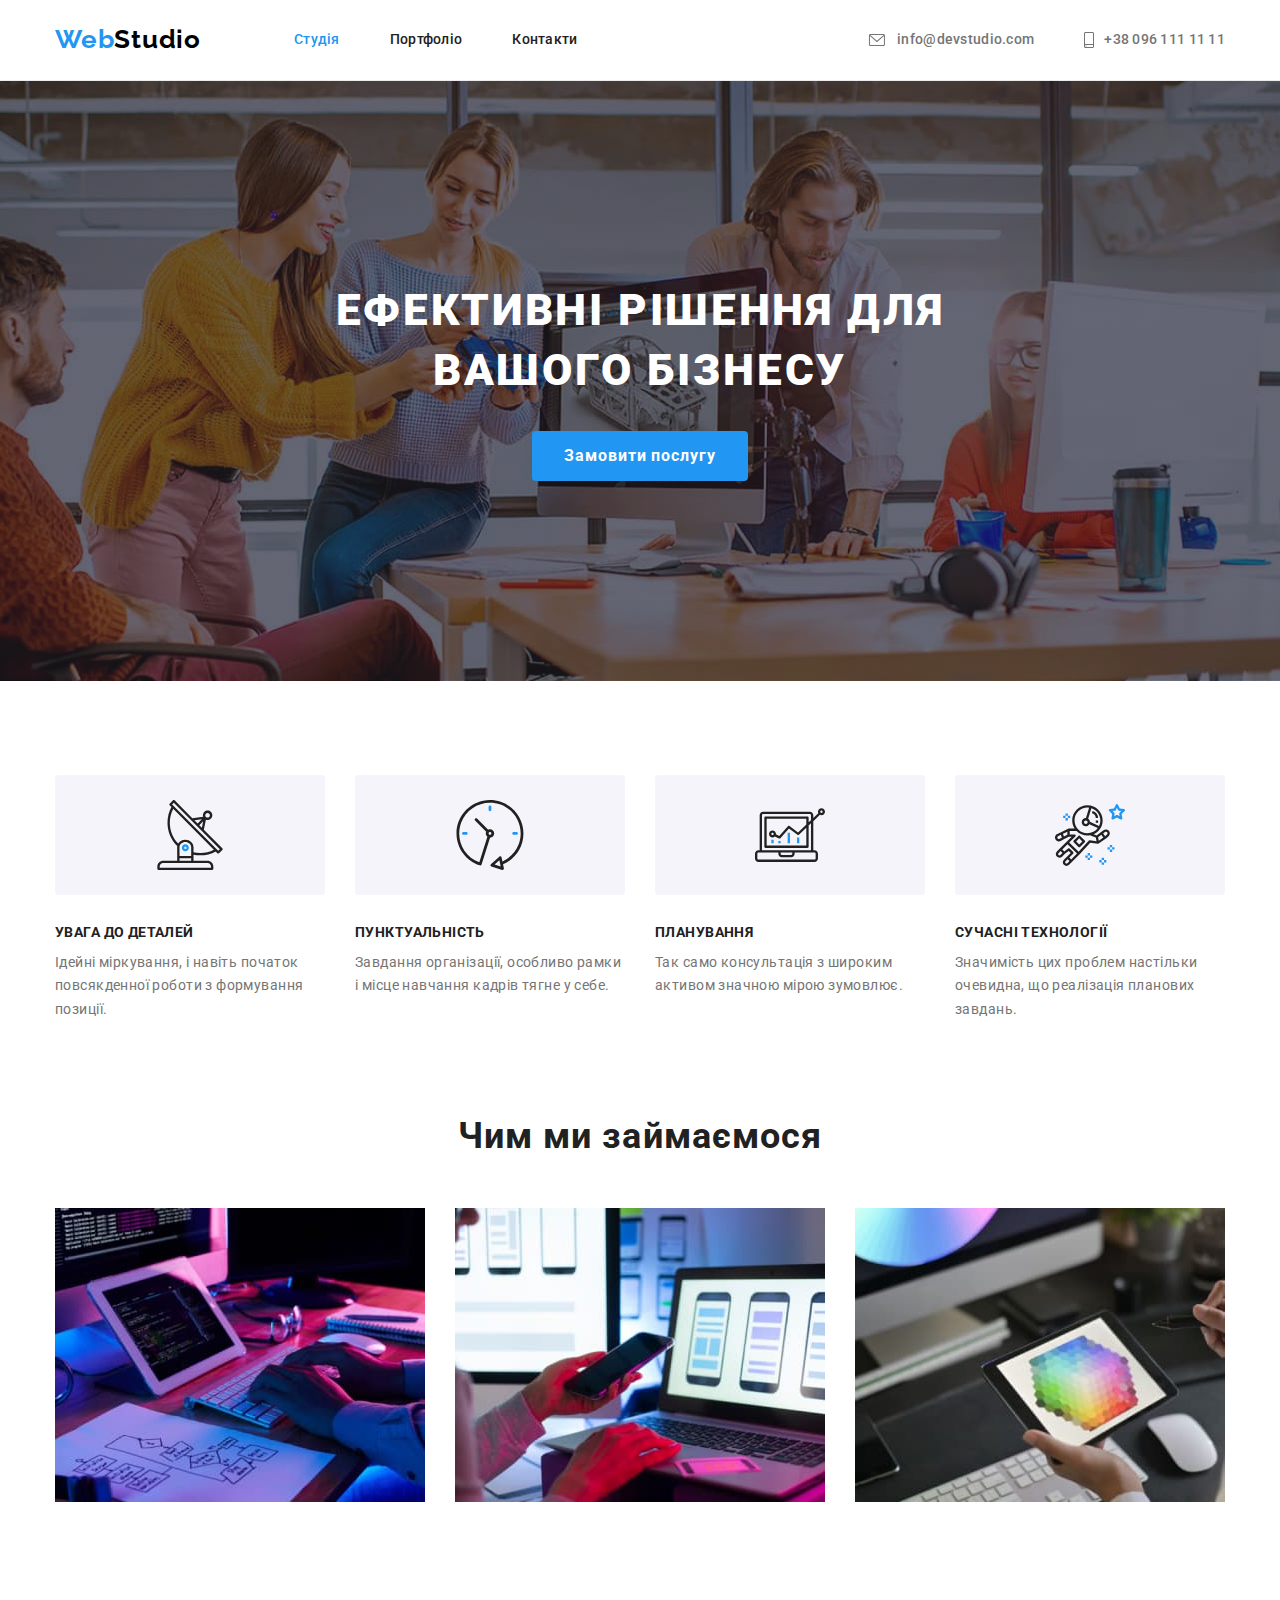
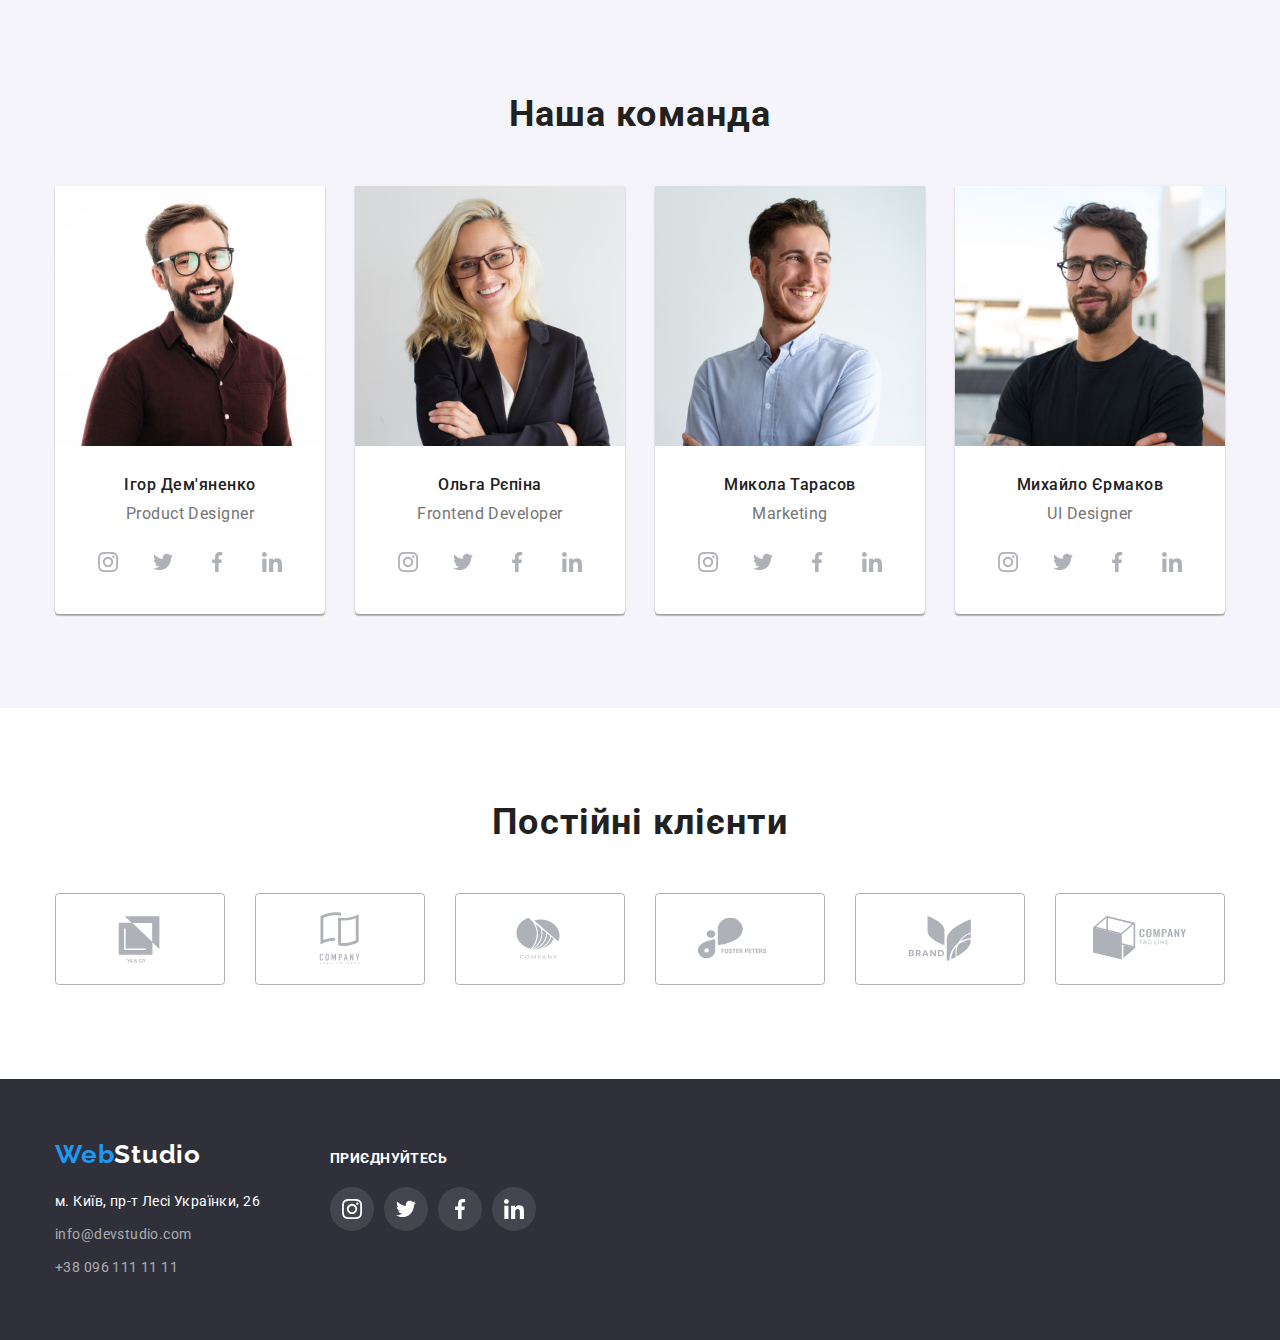
==== index.html @ 337c07e0 "клонує попередній репозиторій" ====
<!DOCTYPE html>
<html lang="uk">
  <head>
    <meta charset="UTF-8" />
    <meta http-equiv="X-UA-Compatible" content="IE=edge" />
    <meta name="viewport" content="width=device-width, initial-scale=1.0" />
    <link rel="preconnect" href="https://fonts.googleapis.com" />
    <link rel="preconnect" href="https://fonts.gstatic.com" crossorigin />
    <link
      href="https://fonts.googleapis.com/css2?family=Raleway:wght@700&family=Roboto:wght@400;500;700;900&display=swap"
      rel="stylesheet"
    />
    <link
      rel="stylesheet"
      href="https://cdnjs.cloudflare.com/ajax/libs/modern-normalize/1.0.0/modern-normalize.min.css"
    />
    <link rel="stylesheet" href="./css/styles.css" />
    <title>WebStudio</title>
  </head>
  <body>
    <!--header-->
    <header class="main-header">
      <div class="container header">
        <nav class="nav">
          <a class="logo link" href="" lang="en"><span class="logo-web">Web</span>Studio</a>
          <ul class="list-nav lists">
            <li class="item-nav">
              <a class="link-nav link current" href="./index.html">Студія</a>
            </li>
            <li class="item-nav">
              <a class="link-nav link" href="./portfolio.html">Портфоліо</a>
            </li>
            <li class="item-nav">
              <a class="link-nav link" href="">Контакти</a>
            </li>
          </ul>
        </nav>
        <ul class="list-contact lists">
          <li class="item-contact">
            <a
              class="mail link"
              href="mailto:info@devstudio.com"
              target="_blank"
              rel="noopener nofollow noreferrer"
            >
              <svg class="mail-icon">
                <use class="mail-icon-use" href="./imeges/icons.svg#icon-envelope"></use></svg
              >info@devstudio.com
            </a>
          </li>
          <li class="item-contact">
            <a class="phone link" href="tel:+380961111111">
              <svg class="phone-icon">
                <use href="./imeges/icons.svg#icon-smartphone"></use></svg
              >+38 096 111 11 11</a
            >
          </li>
        </ul>
      </div>
    </header>
    <!--main-->
    <main>
      <!--герой-->
      <section class="hero">
        <div class="container">
          <h1 class="title-hero">Ефективні рішення для вашого бізнесу</h1>
          <button class="button" type="button">Замовити послугу</button>
        </div>
      </section>
      <!--priority company-->
      <section class="section-priority">
        <div class="container">
          <h2 class="visually-hidden">Пріоритети</h2>
          <ul class="list-priority lists">
            <li class="item-priority">
              <div class="icons-priority">
                <svg class="icon-priority">
                  <use href="./imeges/icons.svg#icon-antenna"></use>
                </svg>
              </div>
              <h3 class="title-priority">УВАГА ДО ДЕТАЛЕЙ</h3>
              <p class="text-priority">
                Ідейні міркування, і навіть початок повсякденної роботи з формування позиції.
              </p>
            </li>
            <li class="item-priority">
              <div class="icons-priority">
                <svg class="icon-priority">
                  <use href="./imeges/icons.svg#icon-clock"></use>
                </svg>
              </div>
              <h3 class="title-priority">ПУНКТУАЛЬНІСТЬ</h3>
              <p class="text-priority">
                Завдання організації, особливо рамки і місце навчання кадрів тягне у себе.
              </p>
            </li>
            <li class="item-priority">
              <div class="icons-priority">
                <svg class="icon-priority">
                  <use href="./imeges/icons.svg#icon-diagram"></use>
                </svg>
              </div>
              <h3 class="title-priority">ПЛАНУВАННЯ</h3>
              <p class="text-priority">
                Так само консультація з широким активом значною мірою зумовлює.
              </p>
            </li>
            <li class="item-priority">
              <div class="icons-priority">
                <svg class="icon-priority">
                  <use href="./imeges/icons.svg#icon-astronaut"></use>
                </svg>
              </div>
              <h3 class="title-priority">СУЧАСНІ ТЕХНОЛОГІЇ</h3>
              <p class="text-priority">
                Значимість цих проблем настільки очевидна, що реалізація планових завдань.
              </p>
            </li>
          </ul>
        </div>
      </section>
      <!--work-->
      <section class="section">
        <div class="container">
          <h2 class="title-work">Чим ми займаємося</h2>
          <ul class="work-list lists">
            <li class="item-work-list">
              <img src="./imeges/work.jpg" alt="написання коду на ноутбуці" width="370" />
            </li>
            <li class="item-work-list">
              <img src="./imeges/work2.jpg" alt="розробка дизайну сторінки телефону" width="370" />
            </li>
            <li class="item-work-list">
              <img src="./imeges/work3.jpg" alt="підбір кольорів на планшеті" width="370" />
            </li>
          </ul>
        </div>
      </section>
      <!--команда-->
      <section class="section team">
        <div class="container">
          <h2 class="title-team">Наша команда</h2>
          <ul class="team-list lists">
            <li class="item-team-list">
              <img src="./imeges/igor.jpg" alt="співробітник студії" width="270" />
              <div class="container-text">
                <h3 class="workers-title">Ігор Дем'яненко</h3>
                <p class="text-job">Product Designer</p>
                <ul class="lists networks">
                  <li class="item-networks">
                    <a class="link-network" href="">
                      <svg class="network-icon">
                        <use href="./imeges/icons.svg#icon-instagram"></use>
                      </svg>
                    </a>
                  </li>
                  <li class="item-networks">
                    <a class="link-network" href="">
                      <svg class="network-icon">
                        <use href="./imeges/icons.svg#icon-twitter"></use>
                      </svg>
                    </a>
                  </li>
                  <li class="item-networks">
                    <a class="link-network" href="">
                      <svg class="network-icon">
                        <use href="./imeges/icons.svg#icon-facebook"></use>
                      </svg>
                    </a>
                  </li>
                  <li class="item-networks">
                    <a class="link-network" href="">
                      <svg class="network-icon">
                        <use href="./imeges/icons.svg#icon-linkedin"></use>
                      </svg>
                    </a>
                  </li>
                </ul>
              </div>
            </li>
            <li class="item-team-list">
              <img src="./imeges/olga.jpg" alt="співробітниця студії" width="270" />
              <div class="container-text">
                <h3 class="workers-title">Ольга Рєпіна</h3>
                <p class="text-job">Frontend Developer</p>
                <ul class="lists networks">
                  <li class="item-networks">
                    <a class="link-network" href="">
                      <svg class="network-icon">
                        <use href="./imeges/icons.svg#icon-instagram"></use>
                      </svg>
                    </a>
                  </li>
                  <li class="item-networks">
                    <a class="link-network" href="">
                      <svg class="network-icon">
                        <use href="./imeges/icons.svg#icon-twitter"></use>
                      </svg>
                    </a>
                  </li>
                  <li class="item-networks">
                    <a class="link-network" href="">
                      <svg class="network-icon">
                        <use href="./imeges/icons.svg#icon-facebook"></use>
                      </svg>
                    </a>
                  </li>
                  <li class="item-networks">
                    <a class="link-network" href="">
                      <svg class="network-icon">
                        <use href="./imeges/icons.svg#icon-linkedin"></use>
                      </svg>
                    </a>
                  </li>
                </ul>
              </div>
            </li>
            <li class="item-team-list">
              <img src="./imeges/tarasov.jpg" alt="співробітник студії" width="270" />
              <div class="container-text">
                <h3 class="workers-title">Микола Тарасов</h3>
                <p class="text-job">Marketing</p>
                <ul class="lists networks">
                  <li class="item-networks">
                    <a class="link-network" href="">
                      <svg class="network-icon">
                        <use href="./imeges/icons.svg#icon-instagram"></use>
                      </svg>
                    </a>
                  </li>
                  <li class="item-networks">
                    <a class="link-network" href="">
                      <svg class="network-icon">
                        <use href="./imeges/icons.svg#icon-twitter"></use>
                      </svg>
                    </a>
                  </li>
                  <li class="item-networks">
                    <a class="link-network" href="">
                      <svg class="network-icon">
                        <use href="./imeges/icons.svg#icon-facebook"></use>
                      </svg>
                    </a>
                  </li>
                  <li class="item-networks">
                    <a class="link-network" href="">
                      <svg class="network-icon">
                        <use href="./imeges/icons.svg#icon-linkedin"></use>
                      </svg>
                    </a>
                  </li>
                </ul>
              </div>
            </li>
            <li class="item-team-list">
              <img src="./imeges/myhail.jpg" alt="співробітник студії" width="270" />
              <div class="container-text">
                <h3 class="workers-title">Михайло Єрмаков</h3>
                <p class="text-job">UI Designer</p>
                <ul class="lists networks">
                  <li class="item-networks">
                    <a class="link-network" href="">
                      <svg class="network-icon">
                        <use href="./imeges/icons.svg#icon-instagram"></use>
                      </svg>
                    </a>
                  </li>
                  <li class="item-networks">
                    <a class="link-network" href="">
                      <svg class="network-icon">
                        <use href="./imeges/icons.svg#icon-twitter"></use>
                      </svg>
                    </a>
                  </li>
                  <li class="item-networks">
                    <a class="link-network" href="">
                      <svg class="network-icon">
                        <use href="./imeges/icons.svg#icon-facebook"></use>
                      </svg>
                    </a>
                  </li>
                  <li class="item-networks">
                    <a class="link-network" href="">
                      <svg class="network-icon">
                        <use href="./imeges/icons.svg#icon-linkedin"></use>
                      </svg>
                    </a>
                  </li>
                </ul>
              </div>
            </li>
          </ul>
        </div>
      </section>
      <!-- Company -->
      <section class="section company">
        <div class="container">
          <h2 class="title-company">Постійні клієнти</h2>
          <ul class="lists company-lists">
            <li class="item-company">
              <a class="link-company" href=""
                ><svg class="icon-company"><use href="./imeges/icons.svg#icon-company-1"></use></svg
              ></a>
            </li>
            <li class="item-company">
              <a class="link-company" href=""
                ><svg class="icon-company"><use href="./imeges/icons.svg#icon-company-2"></use></svg
              ></a>
            </li>
            <li class="item-company">
              <a class="link-company" href=""
                ><svg class="icon-company"><use href="./imeges/icons.svg#icon-company-3"></use></svg
              ></a>
            </li>
            <li class="item-company">
              <a class="link-company" href=""
                ><svg class="icon-company"><use href="./imeges/icons.svg#icon-company-4"></use></svg
              ></a>
            </li>
            <li class="item-company">
              <a class="link-company" href=""
                ><svg class="icon-company"><use href="./imeges/icons.svg#icon-company-5"></use></svg
              ></a>
            </li>
            <li class="item-company">
              <a class="link-company" href=""
                ><svg class="icon-company"><use href="./imeges/icons.svg#icon-company-6"></use></svg
              ></a>
            </li>
          </ul>
        </div>
      </section>
    </main>
    <!--footer-->
    <footer class="footer">
      <div class="container footer-container">
        <div>
          <a class="logo link" href="" lang="en"> <span class="logo-web">Web</span>Studio </a>
          <address class="address">
            <a
              class="link location"
              href="https://goo.gl/maps/bbRMfLM2c8ig8F1x9"
              target="_blank"
              rel="noopener nofollow noreferrer"
              >м. Київ, пр-т Лесі Українки, 26
            </a>
            <ul class="list-footer lists">
              <li class="item-mail-footer">
                <a
                  class="link mail-footer"
                  href="mailto:info@devstudio.com"
                  target="_blank"
                  rel="noopener nofollow noreferrer"
                  >info@devstudio.com
                </a>
              </li>
              <li>
                <a class="link phone-footer" href="tel:+380961111111">+38 096 111 11 11 </a>
              </li>
            </ul>
          </address>
        </div>
        <div class="footer-network">
          <p class="text-join">приєднуйтесь</p>
          <ul class="lists list-footer-network">
            <li class="items-icon-footer">
              <a class="link-icon-footer link-network" href="">
                <svg class="network-icon-footer">
                  <use href="./imeges/icons.svg#icon-instagram"></use>
                </svg>
              </a>
            </li>
            <li class="items-icon-footer">
              <a class="link-icon-footer link-network" href="">
                <svg class="network-icon-footer">
                  <use href="./imeges/icons.svg#icon-twitter"></use>
                </svg>
              </a>
            </li>
            <li class="items-icon-footer">
              <a class="link-icon-footer link-network" href="">
                <svg class="network-icon-footer">
                  <use href="./imeges/icons.svg#icon-facebook"></use>
                </svg>
              </a>
            </li>
            <li class="items-icon-footer">
              <a class="link-icon-footer link-network" href="">
                <svg class="network-icon-footer">
                  <use href="./imeges/icons.svg#icon-linkedin"></use>
                </svg>
              </a>
            </li>
          </ul>
        </div>
      </div>
    </footer>
  </body>
</html>
---- css/styles.css ----
:root {
  --primary-text-color: #212121;
  --secondary-text-color: #757575;
  --accent-color: #2196f3;
  --background-color-section: #f5f4fa;
  --color-text-hero: #ffffff;
}

body {
  font-family: 'Roboto', sans-serif;
  color: var(--title-text-color);
}

h1,
h2,
h3,
ul,
p {
  margin: 0;
  padding: 0;
}

img {
  display: block;
}

.lists {
  list-style: none;
}

.link:hover,
.link:focus {
  color: var(--accent-color);
}

.link {
  text-decoration: none;
}

.container {
  width: 1200px;
  margin-left: auto;
  margin-right: auto;
  padding-left: 15px;
  padding-right: 15px;
}

.section {
  padding-top: 94px;
  padding-bottom: 94px;
}

/* Header */
.main-header {
  background-color: var(--color-text-hero);
  border-bottom: 1px solid #ececec;
}

.nav,
.container.header {
  display: flex;
  align-items: center;
}

/* logo */
.logo {
  font-family: 'Raleway', sans-serif;
  font-weight: 700;
  font-size: 26px;
  line-height: 1.2;
  letter-spacing: 0.03em;
  color: #000000;
}

.logo.link .logo-web {
  color: var(--accent-color);
}

.list-nav {
  margin-left: 93px;
}

.link-nav {
  color: var(--primary-text-color);
  font-weight: 500;
  font-size: 14px;
  line-height: 1.14;
  letter-spacing: 0.02em;
  padding-top: 32px;
  padding-bottom: 32px;
  display: block;
}

.list-nav .link-nav.current {
  color: var(--accent-color);
}

.item-nav {
  margin-right: 50px;
}

.list-nav .item-nav:last-child {
  margin-right: 0;
}

.list-contact {
  margin-left: auto;
}

.list-nav,
.list-contact {
  display: flex;
}

.item-contact {
  margin-left: 50px;
}

.mail,
.phone {
  color: var(--secondary-text-color);
  font-weight: 500;
  font-size: 14px;
  line-height: 1.14;
  letter-spacing: 0.02em;
  padding-top: 32px;
  padding-bottom: 32px;
  display: flex;
  align-items: center;
}

.mail-icon {
  width: 20px;
  height: 12px;
  margin-right: 10px;
  fill: currentColor;
}

.phone-icon {
  width: 10px;
  height: 16px;
  margin-right: 10px;
  fill: currentColor;
}

/* Hero section*/
.hero {
  max-width: 1600px;
  background-color: #2f303a;
  background-image: linear-gradient(rgba(47, 48, 58, 0.4), rgba(47, 48, 58, 0.4)),
    url(../imeges/back.jpg);
  background-size: cover;
  background-repeat: no-repeat;
  background-position: center;
  margin-left: auto;
  margin-right: auto;
  padding-top: 200px;
  padding-bottom: 200px;
}

.title-hero {
  color: var(--color-text-hero);
  max-width: 696px;
  font-weight: 900;
  font-size: 44px;
  line-height: 1.36;
  text-align: center;
  letter-spacing: 0.06em;
  text-transform: uppercase;
  margin-left: auto;
  margin-right: auto;
}

.button {
  font-family: inherit;
  color: var(--color-text-hero);
  background-color: var(--accent-color);
  font-weight: 700;
  font-size: 16px;
  line-height: 1.87;
  letter-spacing: 0.06em;
  cursor: pointer;
  padding: 10px 32px;
  min-width: 214px;
  margin-left: auto;
  margin-right: auto;
  display: flex;
  margin-top: 30px;
  border-radius: 4px;
  border: 0px;
}

.button:hover,
.button:focus {
  background-color: #188ce8;
  box-shadow: 0px 4px 4px rgba(0, 0, 0, 0.15);
}

/* priority section */

.section-priority {
  padding-top: 94px;
}

.visually-hidden {
  position: absolute;
  width: 1px;
  height: 1px;
  margin: -1px;
  border: 0;
  padding: 0;
  white-space: nowrap;
  clip-path: inset(100%);
  clip: rect(0 0 0 0);
  overflow: hidden;
}

.list-priority {
  display: inline-flex;
}

.icons-priority {
  width: 270px;
  height: 120px;
  margin-bottom: 30px;
  display: flex;
  align-items: center;
  justify-content: center;
  background-color: var(--background-color-section);
  border-radius: 4px;
}

.icon-priority {
  width: 70px;
  height: 70px;
}

.item-priority {
  min-width: 270px;
  margin-right: 30px;
}

.list-priority .item-priority:last-child {
  margin-right: 0;
}

.title-priority {
  font-weight: 700;
  font-size: 14px;
  line-height: 1.14;
  letter-spacing: 0.03em;
  text-transform: uppercase;
  color: var(--primary-text-color);
  margin-bottom: 10px;
}

.text-priority {
  font-size: 14px;
  line-height: 1.7;
  letter-spacing: 0.03em;
  color: var(--secondary-text-color);
}

/* section work */

.work-list {
  display: inline-flex;
}

.title-work {
  margin-bottom: 50px;
}

.item-work-list {
  margin-right: 30px;
}

.work-list .item-work-list:last-child {
  margin-right: 0;
}

.title-work,
.title-team,
.title-company {
  color: var(--primary-text-color);
  font-weight: 700;
  font-size: 36px;
  line-height: 1.16;
  text-align: center;
  letter-spacing: 0.03em;
}

/* section team */

.team {
  background-color: var(--background-color-section);
}

.title-team {
  margin-bottom: 50px;
}

.team-list {
  display: flex;
}

.item-team-list {
  margin-right: 30px;
  background-color: var(--color-text-hero);
  box-shadow: 0px 1px 3px rgba(0, 0, 0, 0.12), 0px 1px 1px rgba(0, 0, 0, 0.14),
    0px 2px 1px rgba(0, 0, 0, 0.2);
  border-radius: 0px 0px 4px 4px;
}

.team-list .item-team-list:last-child {
  margin-right: 0;
}

.container-text {
  padding: 30px 20px;
}

.workers-title {
  color: var(--primary-text-color);
  font-weight: 500;
  font-size: 16px;
  line-height: 1.18;
  letter-spacing: 0.03em;
  text-align: center;
}

.text-job {
  color: var(--secondary-text-color);
  line-height: 1.18;
  letter-spacing: 0.03em;
  text-align: center;
  margin-top: 10px;
}

.networks {
  display: flex;
  justify-content: space-evenly;
  margin-top: 16px;
}

.item-networks {
  width: 44px;
  height: 44px;
}

.link-network {
  display: flex;
  align-items: center;
  justify-content: space-evenly;
}

.link-network:hover,
.link-network:focus {
  color: var(--color-text-hero);
  background-color: var(--accent-color);
  border-radius: 25px;
}

.link-network {
  color: #afb1b8;
  width: 44px;
  height: 44px;
}

.network-icon,
.network-icon-footer {
  height: 20px;
  width: 20px;
}

.network-icon {
  fill: currentColor;
}

/* Company */

.title-company {
  margin-bottom: 50px;
}

.company-lists {
  display: flex;
}

.item-company {
  margin-right: 30px;
}

.item-company:last-child {
  margin-right: 0;
}

.link-company {
  color: #afb1b8;
  width: 170px;
  height: 92px;
  display: flex;
  align-items: center;
  justify-content: center;
  border: 1px solid #afb1b8;
  border-radius: 4px;
}

.link-company:hover,
.link-company:focus {
  color: var(--accent-color);
  border: 1px solid var(--accent-color);
}

.icon-company {
  width: 106px;
  height: 60px;
  fill: currentColor;
}

/* footer */
.footer {
  background-color: #2f303a;
  padding-top: 60px;
  padding-bottom: 60px;
}

.footer-container {
  display: flex;
  align-items: baseline;
}

.footer .logo.link {
  color: var(--color-text-hero);
}

.footer .logo:hover,
.footer .logo:focus {
  color: var(--accent-color);
}

.address {
  font-style: normal;
  margin-top: 20px;
}

.location {
  font-size: 14px;
  line-height: 1.71;
  letter-spacing: 0.03em;
  color: var(--color-text-hero);
  margin-bottom: 9px;
  display: block;
}

.mail-footer {
  display: block;
}

.item-mail-footer {
  margin-bottom: 9px;
}

.mail-footer,
.phone-footer {
  font-size: 14px;
  line-height: 1.71;
  letter-spacing: 0.03em;
  color: rgba(255, 255, 255, 0.6);
}

.footer-network {
  margin-left: 70px;
  display: block;
}

.text-join {
  font-weight: 700;
  font-size: 14px;
  line-height: 1.14;
  letter-spacing: 0.03em;
  text-transform: uppercase;
  color: var(--color-text-hero);
}

.list-footer-network {
  display: inline-flex;
  justify-content: space-evenly;
  margin-top: 20px;
}

.items-icon-footer {
  background: rgba(255, 255, 255, 0.1);
  border-radius: 25px;
  margin-right: 10px;
}

.items-icon-footer:last-child {
  margin-right: 0;
}

.link-icon-footer {
  display: flex;
}

.network-icon-footer {
  fill: var(--color-text-hero);
}

/* Page portfolio */

.portfolio {
  display: none;
}

.list-btn {
  display: flex;
  justify-content: center;
  margin-bottom: 50px;
}

.item-btn {
  margin-right: 8px;
}

.item-btn:last-child {
  margin-right: 0;
}

.btn {
  font-family: inherit;
  background-color: var(--background-color-section);
  font-size: 16px;
  line-height: 1.62;
  letter-spacing: 0.03em;
  color: var(--primary-text-color);
  cursor: pointer;
  border: 0;
  border-radius: 4px;
  padding: 6px 22px;
  min-width: 73px;
}

.btn:hover,
.btn:focus {
  color: var(--color-text-hero);
  background: #2196f3;
  box-shadow: 0px 3px 1px rgba(0, 0, 0, 0.1), 0px 1px 2px rgba(0, 0, 0, 0.08),
    0px 2px 2px rgba(0, 0, 0, 0.12);
}

.list-image {
  display: flex;
  flex-wrap: wrap;
  gap: 30px;
}

.title-text {
  padding: 20px 24px;
  border-bottom: 1px solid #eeeeee;
  border-left: 1px solid #eeeeee;
  border-right: 1px solid #eeeeee;
}

.title-portfolio {
  font-size: 18px;
  line-height: 2;
  letter-spacing: 0.03em;
  color: var(--primary-text-color);
}

.text-portfolio {
  line-height: 1.87;
  letter-spacing: 0.03em;
  color: var(--secondary-text-color);
  margin-top: 4px;
}

.link-portfolio {
  display: inline-block;
}

.link-portfolio:hover,
.link-portfolio:focus {
  box-shadow: 0px 1px 1px rgba(0, 0, 0, 0.12), 0px 4px 4px rgba(0, 0, 0, 0.06),
    1px 4px 6px rgba(0, 0, 0, 0.16);
}
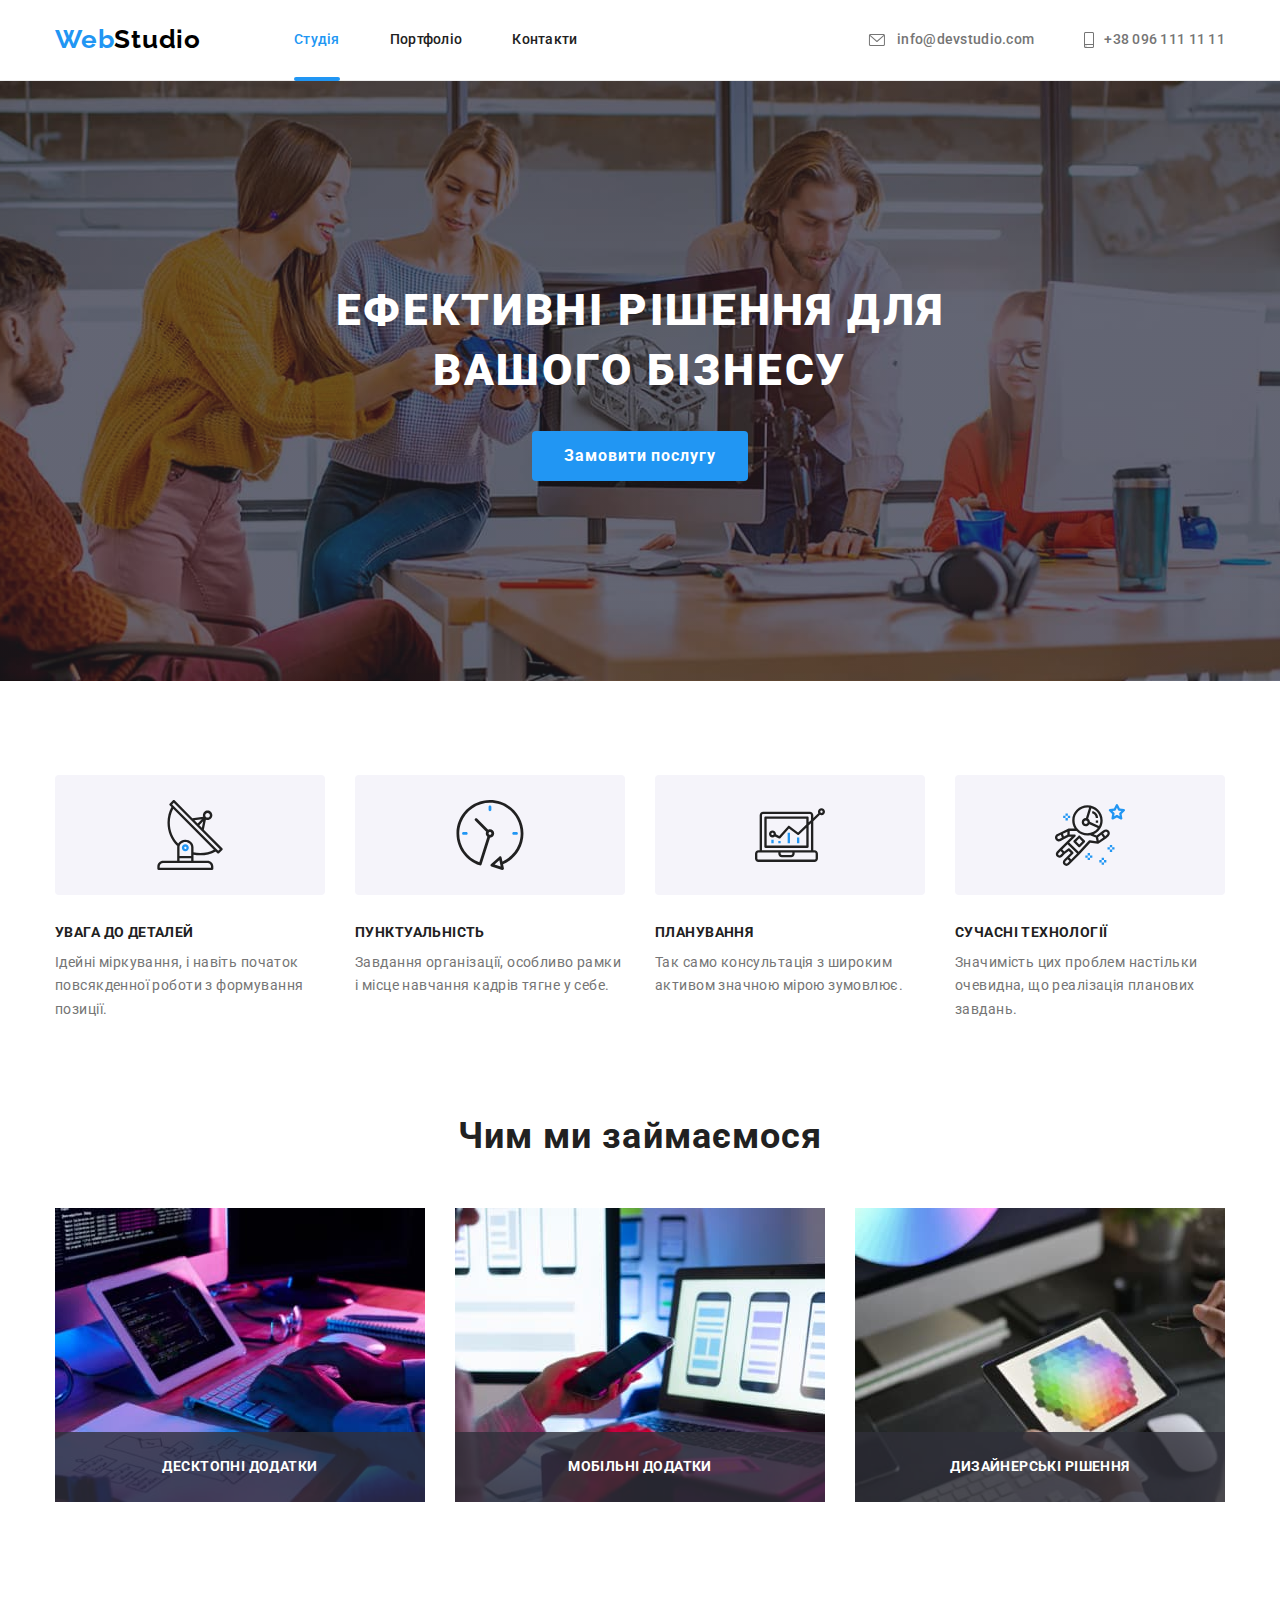
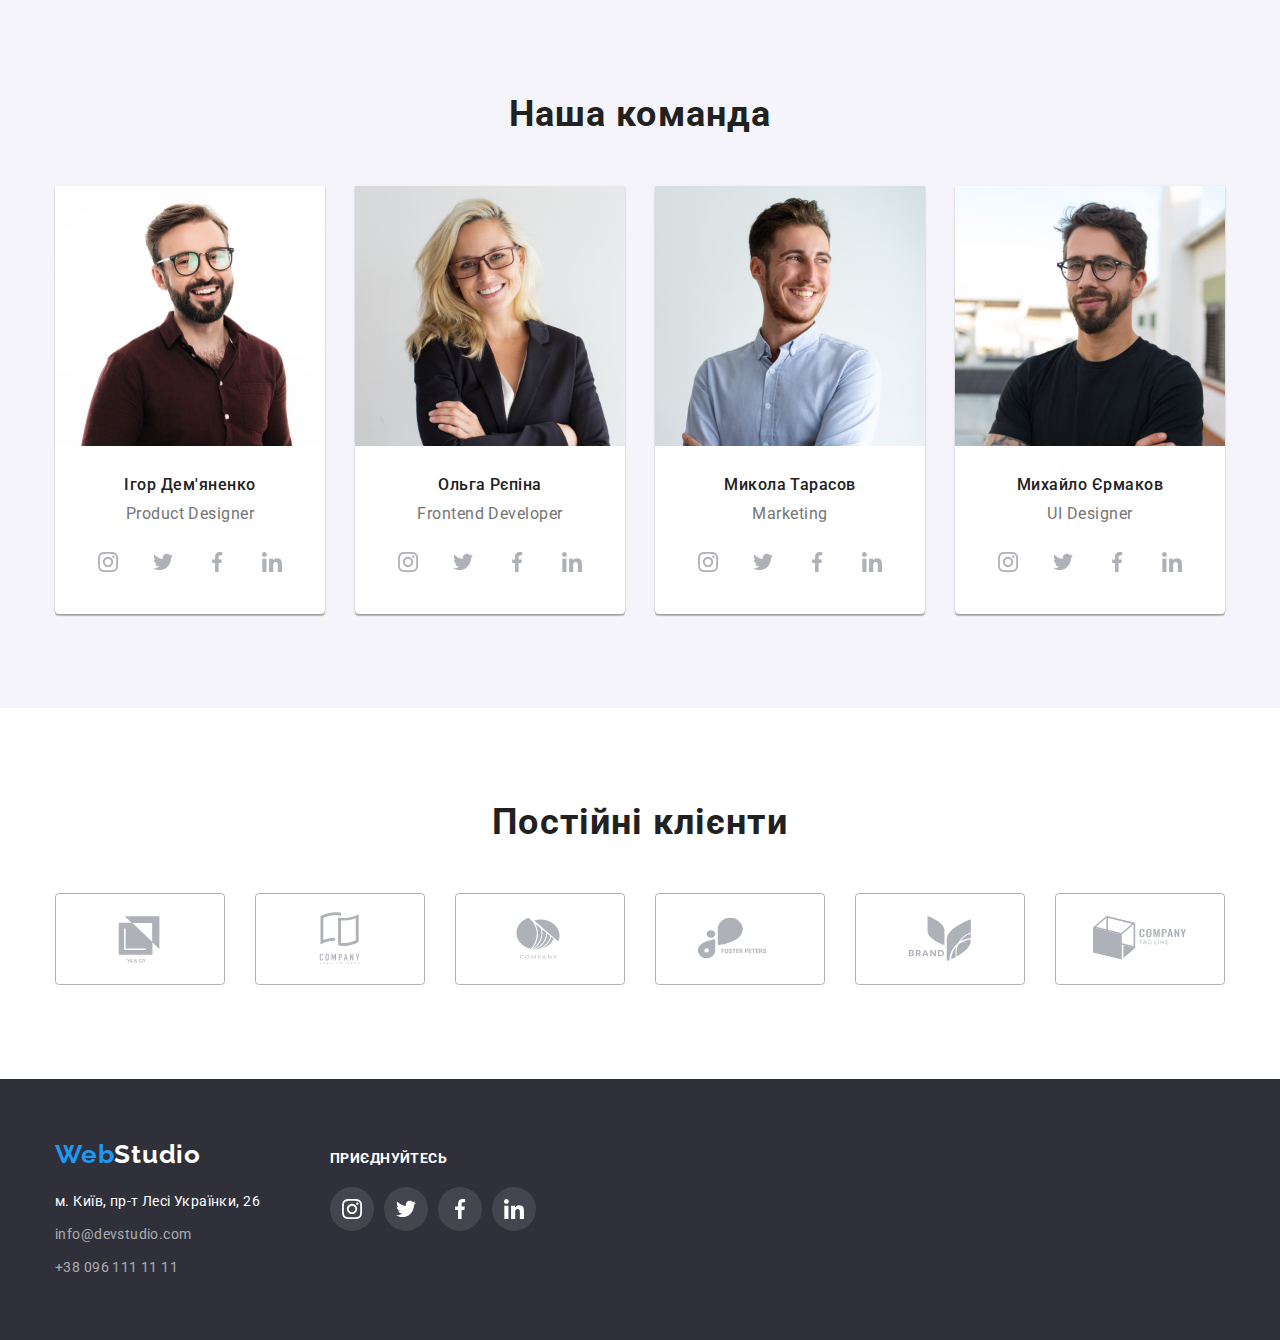
==== commit 988253a2: "додає стилі" ====
--- a/index.html
+++ b/index.html
@@ -125,13 +125,26 @@
           <h2 class="title-work">Чим ми займаємося</h2>
           <ul class="work-list lists">
             <li class="item-work-list">
-              <img src="./imeges/work.jpg" alt="написання коду на ноутбуці" width="370" />
+              <div class="conteiner-img-text">
+                <img src="./imeges/work.jpg" alt="написання коду на ноутбуці" width="370" />
+                <p class="text-works">десктопні додатки</p>
+              </div>
             </li>
             <li class="item-work-list">
-              <img src="./imeges/work2.jpg" alt="розробка дизайну сторінки телефону" width="370" />
+              <div class="conteiner-img-text">
+                <img
+                  src="./imeges/work2.jpg"
+                  alt="розробка дизайну сторінки телефону"
+                  width="370"
+                />
+                <p class="text-works">мобільні додатки</p>
+              </div>
             </li>
             <li class="item-work-list">
-              <img src="./imeges/work3.jpg" alt="підбір кольорів на планшеті" width="370" />
+              <div class="conteiner-img-text">
+                <img src="./imeges/work3.jpg" alt="підбір кольорів на планшеті" width="370" />
+                <p class="text-works">дизайнерські рішення</p>
+              </div>
             </li>
           </ul>
         </div>
--- a/css/styles.css
+++ b/css/styles.css
@@ -92,7 +92,20 @@
 }
 
 .list-nav .link-nav.current {
+  position: relative;
+  display: block;
   color: var(--accent-color);
+}
+
+.current::after {
+  display: block;
+  position: absolute;
+  bottom: -1px;
+  content: '';
+  width: 100%;
+  height: 4px;
+  background: #2196f3;
+  border-radius: 2px;
 }
 
 .item-nav {
@@ -114,6 +127,10 @@
 
 .item-contact {
   margin-left: 50px;
+}
+
+.item-contact:first-child {
+  margin-left: 0;
 }
 
 .mail,
@@ -290,6 +307,28 @@
   letter-spacing: 0.03em;
 }
 
+.conteiner-img-text {
+  position: relative;
+}
+
+.text-works {
+  font-weight: 700;
+  font-size: 14px;
+  line-height: 1.14;
+  text-align: center;
+  letter-spacing: 0.03em;
+  text-transform: uppercase;
+  color: var(--color-text-hero);
+  display: flex;
+  align-items: center;
+  justify-content: center;
+  width: 370px;
+  height: 70px;
+  background: rgba(47, 48, 58, 0.8);
+  position: absolute;
+  bottom: 0;
+}
+
 /* section team */
 
 .team {
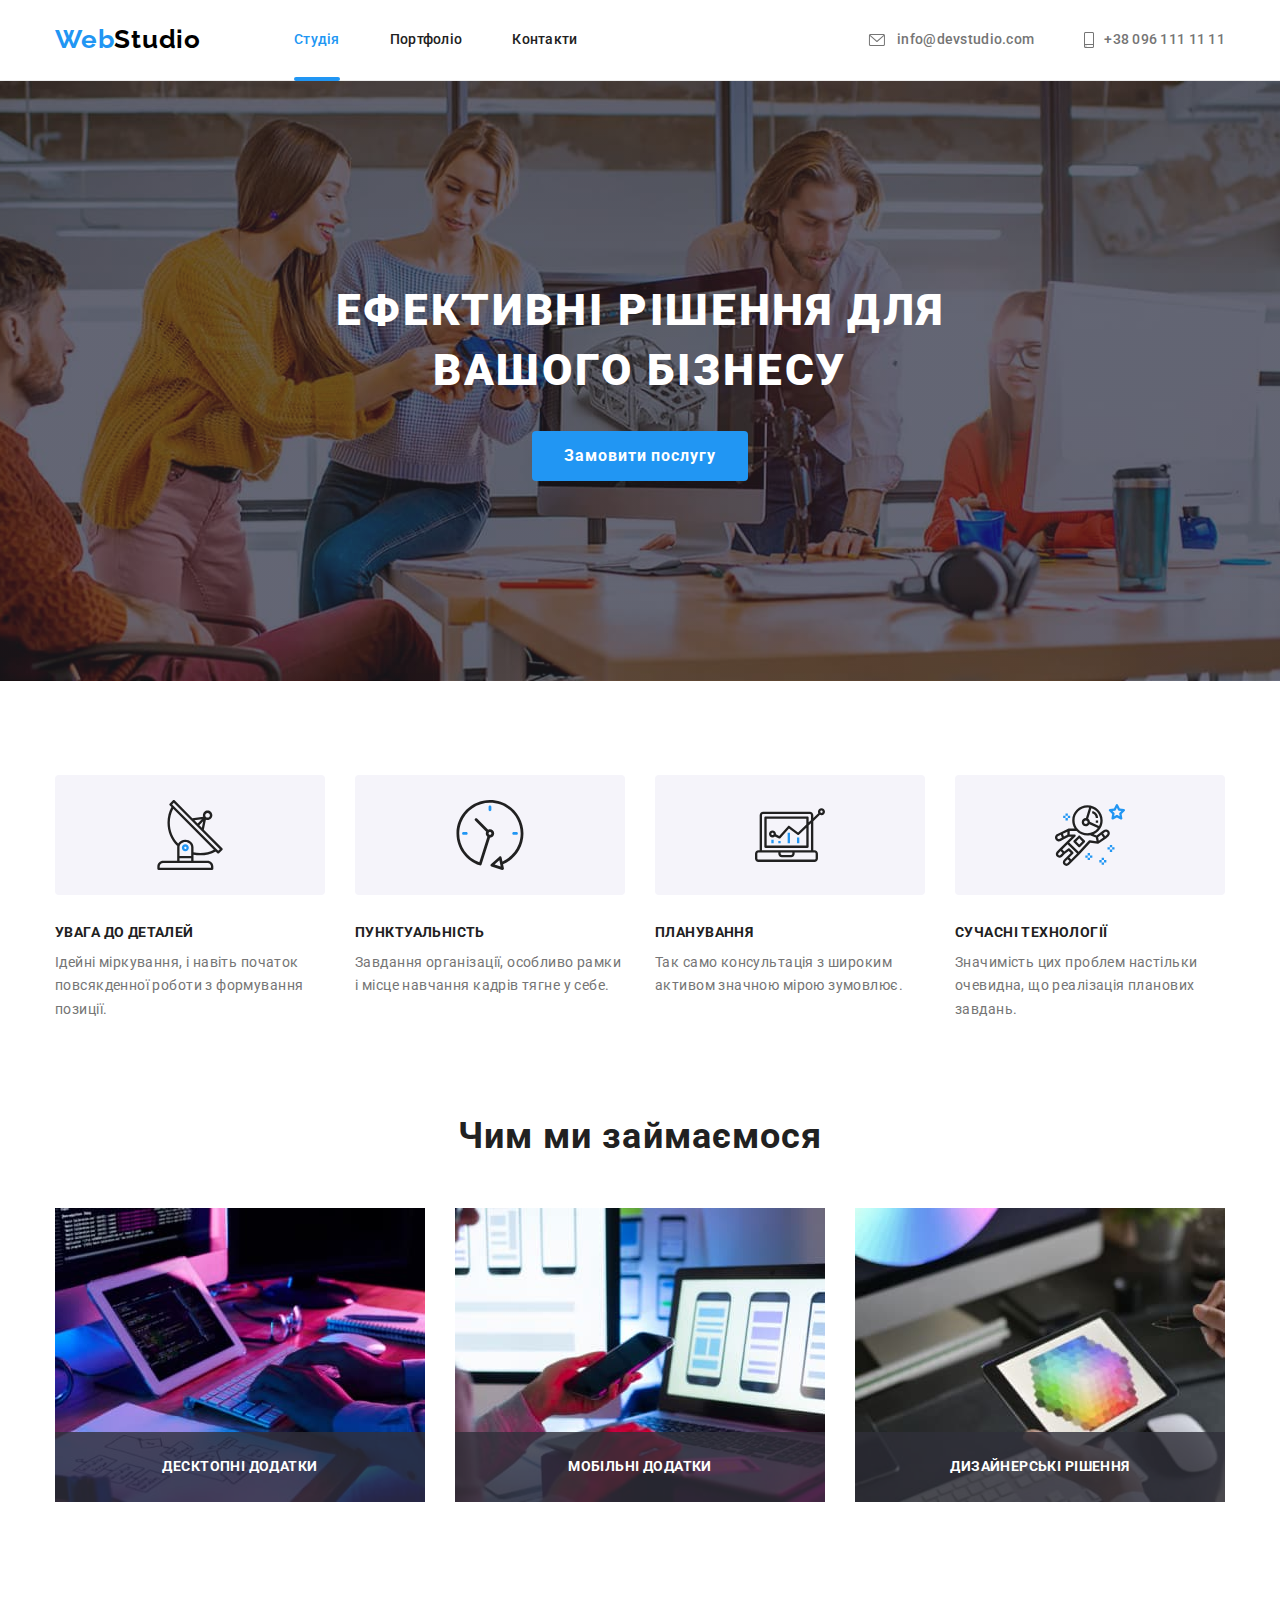
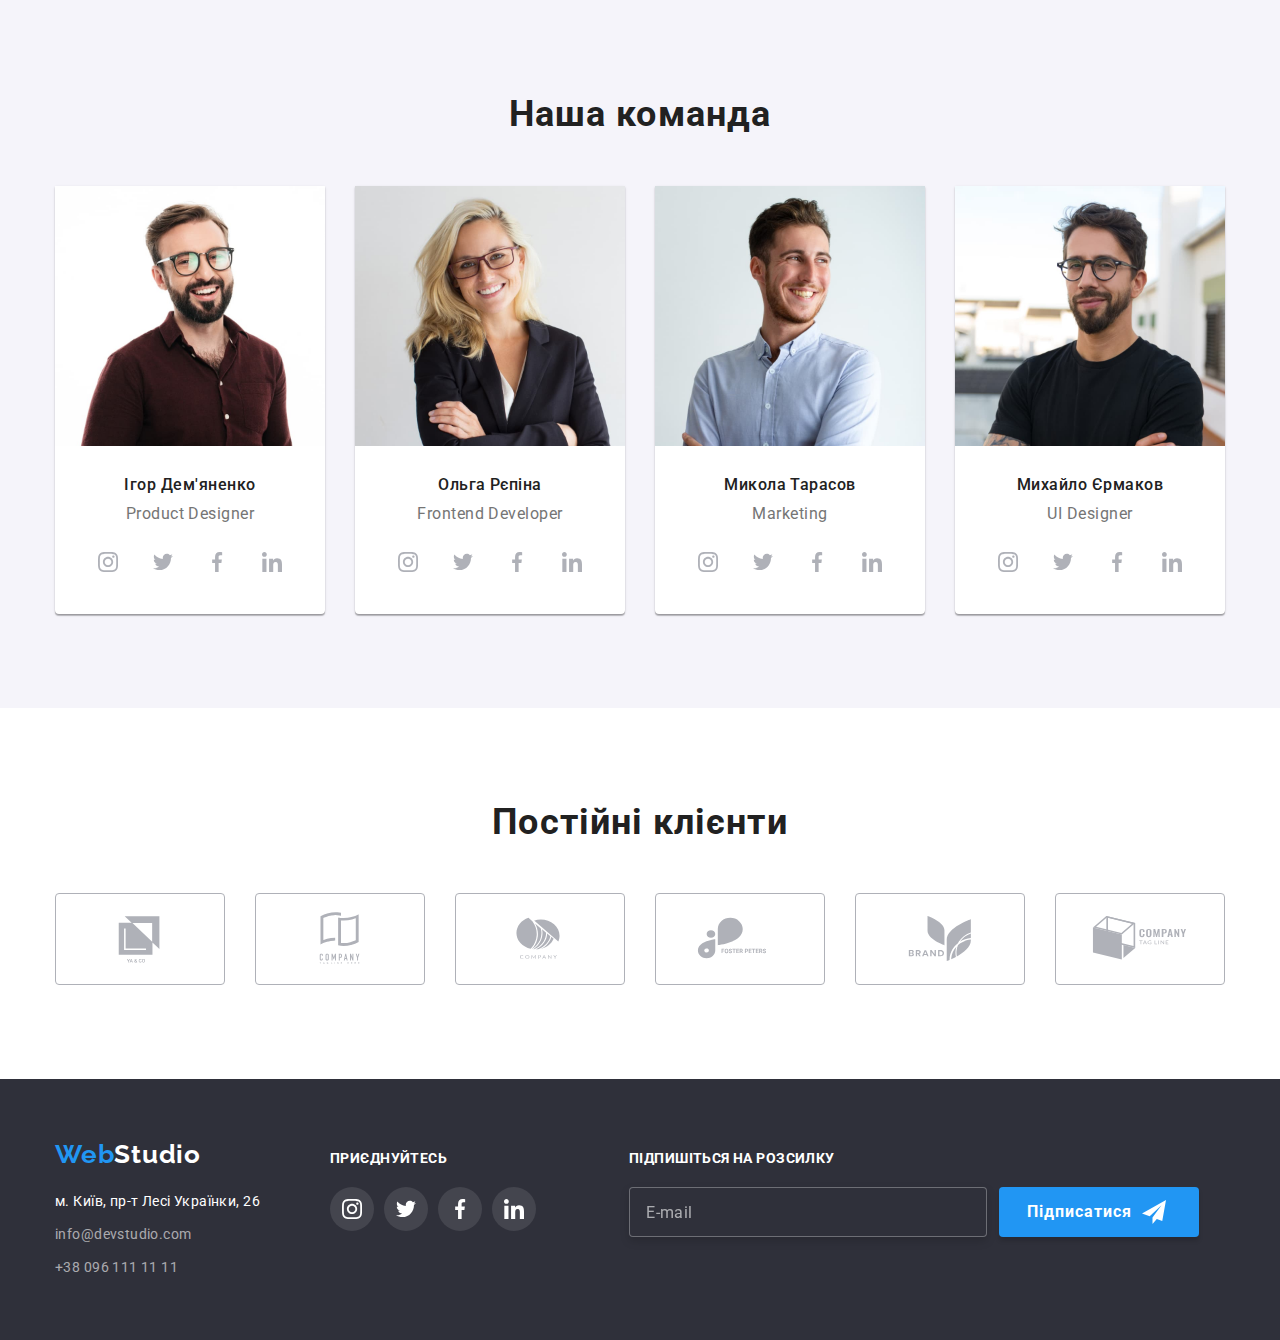
==== commit 3ff06fda: "додає стилі та форму" ====
--- a/index.html
+++ b/index.html
@@ -64,7 +64,7 @@
       <section class="hero">
         <div class="container">
           <h1 class="title-hero">Ефективні рішення для вашого бізнесу</h1>
-          <button class="button" type="button">Замовити послугу</button>
+          <button class="button" type="button" data-modal-open>Замовити послугу</button>
         </div>
       </section>
       <!--priority company-->
@@ -406,7 +406,77 @@
             </li>
           </ul>
         </div>
+        <form class="email-input" name="mailing-list" autocomplete="on">
+          <div>
+            <label for="email-footer" class="label">підпишіться на розсилку </label>
+            <input class="input" type="email" name="email" id="email-footer" placeholder="E-mail" />
+          </div>
+          <button class="buttom-input" type="submit">
+            Підписатися
+            <svg class="icon-send">
+              <use href="./imeges/icons.svg#icon-icon-send"></use>
+            </svg>
+          </button>
+        </form>
       </div>
     </footer>
+    <div class="backdrop is-hidden" data-modal>
+      <div class="modal">
+        <button class="button-modal" type="button" data-modal-close>
+          <svg class="icon-close-black">
+            <use href="./imeges/icons.svg#icon-close-black"></use>
+          </svg>
+        </button>
+        <form class="form-modal" autocomplete="on">
+          <p class="text-form">Залиште свої дані, ми вам передзвонимо</p>
+          <div class="form-field first">
+            <label class="label-modal" for="name">Ім'я</label>
+            <input class="input-modal" type="name" name="name" id="name" autofocus />
+            <svg class="icon-form">
+              <use href="./imeges/icons.svg#icon-person-black"></use>
+            </svg>
+          </div>
+          <div class="form-field">
+            <label class="label-modal" for="phone_number">Телефон</label>
+            <input class="input-modal" type="tel" name="phone_number" id="phone_number" />
+            <svg class="icon-form">
+              <use href="./imeges/icons.svg#icon-phone-black"></use>
+            </svg>
+          </div>
+          <div class="form-field">
+            <label class="label-modal" for="email">Пошта</label>
+            <input class="input-modal" type="email" name="emaal" id="email" />
+            <svg class="icon-form">
+              <use href="./imeges/icons.svg#icon-email-black"></use>
+            </svg>
+          </div>
+          <div class="form-field last">
+            <label class="label-modal" for="feedback">Коментар</label>
+            <textarea
+              class="input-modal feedback"
+              name="feedback"
+              id="feedback"
+              rows="10"
+              placeholder="Введіть текст"
+            >
+            </textarea>
+            <div class="conteiner-agreement">
+              <label class="agreement">
+                <input class="checkbox" type="checkbox" name="agreement" />
+                <span class="icon-checkbox">
+                  <svg class="icon-check">
+                    <use href="./imeges/icons.svg#icon-icon-check"></use>
+                  </svg>
+                </span>
+                Погоджуюся з розсилкою та приймаю
+                <a class="link-agreement" href="">Умови договору</a>
+              </label>
+            </div>
+          </div>
+          <button class="btm-form" type="submit">Відправити</button>
+        </form>
+      </div>
+    </div>
+    <script src="./js/modal.js"></script>
   </body>
 </html>
--- a/css/styles.css
+++ b/css/styles.css
@@ -35,6 +35,7 @@
 
 .link {
   text-decoration: none;
+  transition: color 250ms cubic-bezier(0.4, 0, 0.2, 1);
 }
 
 .container {
@@ -205,6 +206,8 @@
   margin-top: 30px;
   border-radius: 4px;
   border: 0px;
+  transition: background-color 250ms cubic-bezier(0.4, 0, 0.2, 1),
+    box-shadow 250ms cubic-bezier(0.4, 0, 0.2, 1);
 }
 
 .button:hover,
@@ -387,23 +390,23 @@
   height: 44px;
 }
 
+.link-network:hover,
+.link-network:focus {
+  color: var(--color-text-hero);
+  background-color: var(--accent-color);
+  border-radius: 25px;
+}
+
 .link-network {
   display: flex;
   align-items: center;
   justify-content: space-evenly;
-}
-
-.link-network:hover,
-.link-network:focus {
-  color: var(--color-text-hero);
-  background-color: var(--accent-color);
-  border-radius: 25px;
-}
-
-.link-network {
   color: #afb1b8;
   width: 44px;
   height: 44px;
+  border-radius: 25px;
+  transition: color 250ms cubic-bezier(0.4, 0, 0.2, 1),
+    background-color 250ms cubic-bezier(0.4, 0, 0.2, 1);
 }
 
 .network-icon,
@@ -443,6 +446,7 @@
   justify-content: center;
   border: 1px solid #afb1b8;
   border-radius: 4px;
+  transition: color 250ms cubic-bezier(0.4, 0, 0.2, 1), border 250ms cubic-bezier(0.4, 0, 0.2, 1);
 }
 
 .link-company:hover,
@@ -478,6 +482,10 @@
   color: var(--accent-color);
 }
 
+.footer .logo {
+  transition: color 250ms cubic-bezier(0.4, 0, 0.2, 1);
+}
+
 .address {
   font-style: normal;
   margin-top: 20px;
@@ -538,12 +546,286 @@
   margin-right: 0;
 }
 
-.link-icon-footer {
-  display: flex;
-}
-
 .network-icon-footer {
   fill: var(--color-text-hero);
+}
+
+/* emeil input */
+
+.email-input {
+  display: flex;
+  align-items: flex-end;
+  margin-left: 93px;
+}
+
+.label {
+  display: flex;
+  font-weight: 700;
+  font-size: 14px;
+  line-height: 1.14;
+  letter-spacing: 0.03em;
+  text-transform: uppercase;
+  color: var(--color-text-hero);
+}
+
+.input {
+  font-weight: 400;
+  font-size: 16px;
+  line-height: 1.25;
+  letter-spacing: 0.03em;
+
+  width: 358px;
+  height: 50px;
+  margin-top: 20px;
+  padding-left: 16px;
+  color: rgba(255, 255, 255, 0.6);
+  background-color: #2f303a;
+
+  border: 1px solid rgba(255, 255, 255, 0.3);
+  filter: drop-shadow(0px 4px 4px rgba(0, 0, 0, 0.15));
+  border-radius: 4px;
+}
+
+.input::placeholder {
+  font-weight: 400;
+  font-size: 16px;
+  line-height: 1.25;
+  letter-spacing: 0.03em;
+  color: rgba(255, 255, 255, 0.6);
+}
+
+.buttom-input {
+  display: inline-flex;
+  align-items: center;
+  width: 200px;
+  height: 50px;
+  font-family: inherit;
+  font-weight: 700;
+  font-size: 16px;
+  line-height: 1.85;
+  letter-spacing: 0.06em;
+  padding: 10px 28px;
+  margin-left: 12px;
+  color: var(--color-text-hero);
+  background-color: var(--accent-color);
+  box-shadow: 0px 4px 4px rgba(0, 0, 0, 0.15);
+  border-radius: 4px;
+  border: 0;
+  cursor: pointer;
+}
+
+.icon-send {
+  width: 24px;
+  height: 24px;
+  margin-left: 10px;
+}
+
+/* Modal Backdrop*/
+
+.backdrop {
+  position: fixed;
+  left: 0;
+  top: 0;
+  width: 100%;
+  height: 100%;
+  transform: scale(1);
+  background-color: rgba(0, 0, 0, 0.2);
+  transition: opacity 250ms cubic-bezier(0.4, 0, 0.2, 1),
+    visibility 250ms cubic-bezier(0.4, 0, 0.2, 1), transform 250ms cubic-bezier(0.4, 0, 0.2, 1);
+}
+
+.backdrop.is-hidden {
+  opacity: 0;
+  pointer-events: none;
+  visibility: inherit;
+  transform: scale(0);
+}
+
+.modal {
+  position: absolute;
+  top: 50%;
+  left: 50%;
+  transform: translate(-50%, -50%);
+  width: 528px;
+  height: 581px;
+  background-color: var(--color-text-hero);
+  box-shadow: 0px 1px 3px rgba(0, 0, 0, 0.12), 0px 1px 1px rgba(0, 0, 0, 0.14),
+    0px 2px 1px rgba(0, 0, 0, 0.2);
+  border-radius: 4px;
+}
+
+.button-modal {
+  display: block;
+  width: 30px;
+  height: 30px;
+  padding: 5px;
+  margin: 0;
+  margin-left: auto;
+  margin-right: 8px;
+  margin-top: 8px;
+  background: #ffffff;
+  outline: none;
+  cursor: pointer;
+  border-radius: 25px;
+  border: 1px solid rgba(0, 0, 0, 0.1);
+  transition: fill 250ms cubic-bezier(0.4, 0, 0.2, 1);
+}
+
+.button-modal:hover,
+.button-modal:focus {
+  fill: var(--accent-color);
+}
+
+.icon-close-black {
+  width: 18px;
+  height: 18px;
+}
+
+.form-modal {
+  margin: 2px 40px 40px;
+}
+
+.text-form {
+  font-weight: 700;
+  font-size: 20px;
+  line-height: 1.15;
+  text-align: center;
+  letter-spacing: 0.03em;
+  color: var(--primary-text-color);
+}
+
+.form-field {
+  position: relative;
+  display: flex;
+  flex-direction: column;
+  margin-top: 10px;
+}
+
+.form-field.first {
+  margin-top: 12px;
+}
+
+.label-modal {
+  font-weight: 400;
+  font-size: 12px;
+  line-height: 1.16;
+  letter-spacing: 0.01em;
+  color: var(--secondary-text-color);
+  margin-bottom: 4px;
+}
+
+.input-modal {
+  height: 40px;
+  padding-left: 42px;
+  border: 1px solid rgba(33, 33, 33, 0.2);
+  border-radius: 4px;
+  transition: border 250ms cubic-bezier(0.4, 0, 0.2, 1);
+}
+
+.input-modal:focus {
+  border: 1px solid var(--accent-color);
+  outline: none;
+}
+
+.icon-form {
+  position: absolute;
+  left: 12px;
+  top: 50%;
+  bottom: 50%;
+  width: 18px;
+  height: 18px;
+  transition: fill 250ms cubic-bezier(0.4, 0, 0.2, 1);
+}
+
+.input-modal:focus + .icon-form {
+  fill: var(--accent-color);
+}
+
+.feedback {
+  height: 120px;
+  padding: 12px 16px;
+  resize: none;
+  outline: none;
+}
+
+.feedback::placeholder {
+  font-weight: 400;
+  font-size: 12px;
+  line-height: 1.16;
+  letter-spacing: 0.01em;
+  color: rgba(117, 117, 117, 0.5);
+}
+
+.conteiner-agreement {
+  margin-top: 20px;
+  margin-left: auto;
+  margin-right: auto;
+}
+
+.checkbox {
+  appearance: none;
+  position: absolute;
+}
+
+.icon-checkbox {
+  display: inline-flex;
+  margin-right: 7px;
+}
+
+.icon-checkbox {
+  width: 16px;
+  height: 15px;
+  fill: #ffffff;
+  border: 1px solid #000000;
+  border-radius: 2px;
+  transition: fill 250ms cubic-bezier(0.4, 0, 0.2, 1), border 250ms cubic-bezier(0.4, 0, 0.2, 1);
+}
+
+.checkbox:checked + .icon-checkbox {
+  fill: var(--accent-color);
+  border: 0;
+}
+
+.agreement {
+  display: inline-flex;
+  align-items: center;
+  font-size: 14px;
+  line-height: 1.71;
+  letter-spacing: 0.03em;
+  color: #757575;
+}
+
+.link-agreement {
+  color: var(--accent-color);
+  margin-left: 4px;
+}
+
+.btm-form {
+  display: flex;
+
+  font-weight: 700;
+  line-height: 1.87;
+  letter-spacing: 0.06em;
+  color: var(--color-text-hero);
+  background-color: var(--accent-color);
+
+  padding: 10px 52px;
+  min-width: 200px;
+  margin-left: auto;
+  margin-right: auto;
+  margin-top: 30px;
+
+  border-radius: 4px;
+  border: 0px;
+  cursor: pointer;
+  transition: background-color 250ms cubic-bezier(0.4, 0, 0.2, 1),
+    box-shadow 250ms cubic-bezier(0.4, 0, 0.2, 1);
+}
+
+.btm-form:hover,
+.btm-form:focus {
+  background-color: #188ce8;
+  box-shadow: 0px 4px 4px rgba(0, 0, 0, 0.15);
 }
 
 /* Page portfolio */
@@ -578,6 +860,9 @@
   border-radius: 4px;
   padding: 6px 22px;
   min-width: 73px;
+  transition: color 250ms cubic-bezier(0.4, 0, 0.2, 1),
+    background-color 250ms cubic-bezier(0.4, 0, 0.2, 1),
+    box-shadow 250ms cubic-bezier(0.4, 0, 0.2, 1);
 }
 
 .btn:hover,
@@ -617,6 +902,7 @@
 
 .link-portfolio {
   display: inline-block;
+  transition: box-shadow 250ms cubic-bezier(0.4, 0, 0.2, 1);
 }
 
 .link-portfolio:hover,
@@ -624,3 +910,41 @@
   box-shadow: 0px 1px 1px rgba(0, 0, 0, 0.12), 0px 4px 4px rgba(0, 0, 0, 0.06),
     1px 4px 6px rgba(0, 0, 0, 0.16);
 }
+
+.conteiner-overlay {
+  position: relative;
+  overflow: hidden;
+}
+
+.conteiner-overlay-text {
+  position: absolute;
+  top: 0;
+  left: 0;
+  display: flex;
+  align-items: center;
+  width: 100%;
+  height: 100%;
+  background: rgba(33, 150, 243, 0.9);
+  padding: 0px 24px;
+  opacity: 0;
+  transform: translateY(100%);
+  transition: transform 250ms cubic-bezier(0.4, 0, 0.2, 1);
+}
+
+.overlay-text {
+  font-weight: 400;
+  font-size: 18px;
+  line-height: 1.55;
+  letter-spacing: 0.03em;
+  color: var(--color-text-hero);
+}
+
+.link-portfolio:hover .conteiner-overlay-text {
+  opacity: 1;
+  transform: translateY(0);
+}
+
+.conteiner-overlay-text:focus {
+  opacity: 1;
+  transform: translateY(0);
+}
